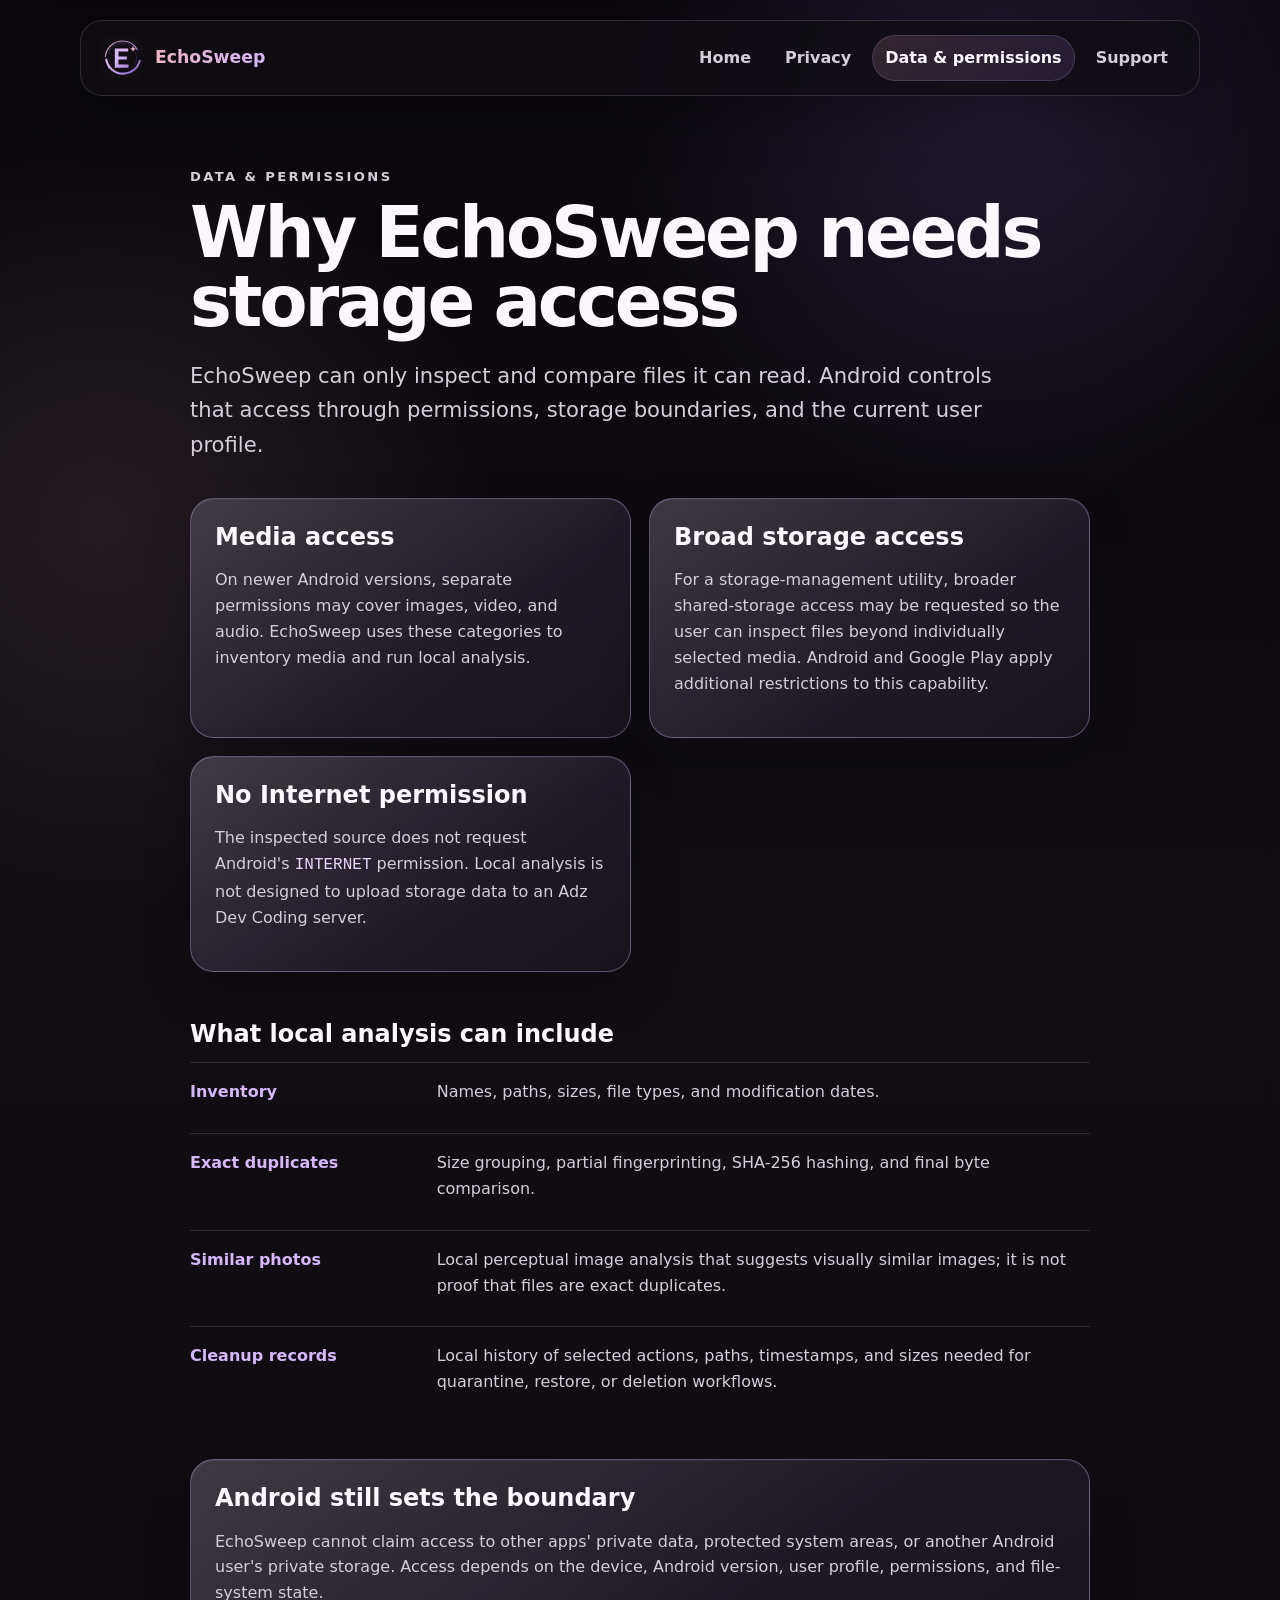
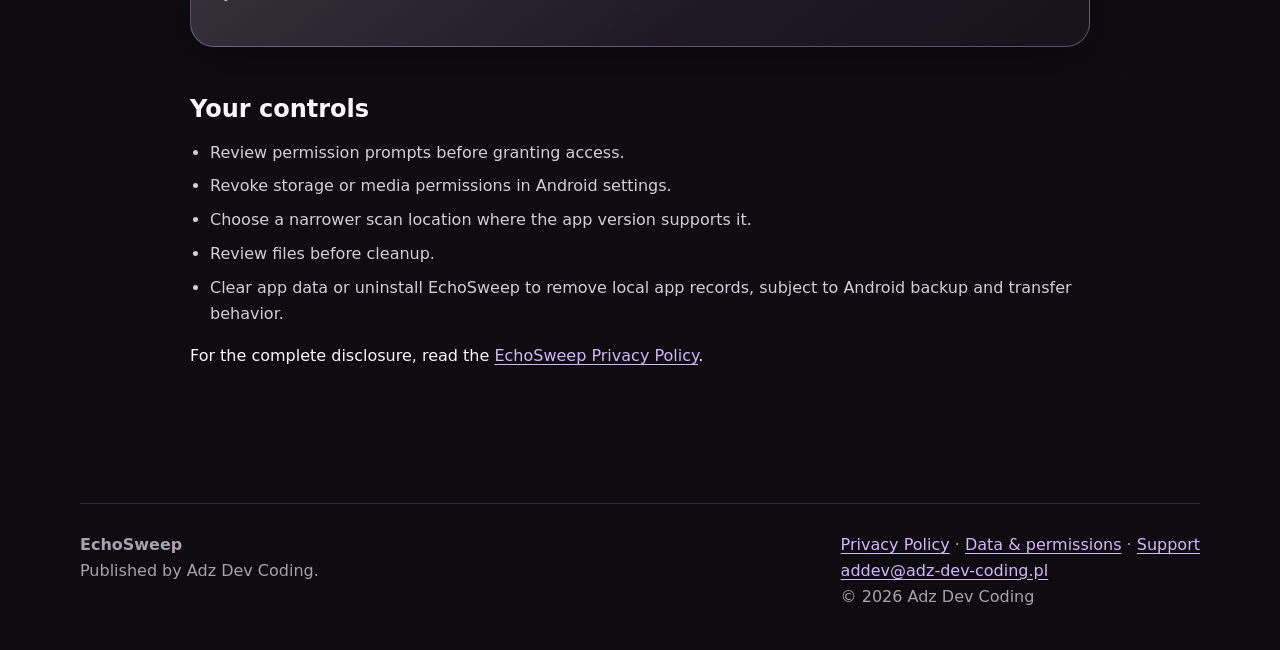
==== data-and-permissions/index.html @ da899872 "feat: add public EchoSweep privacy and support website" ====
<!doctype html>
<html lang="en">
<head>
  <meta charset="utf-8">
  <meta name="viewport" content="width=device-width, initial-scale=1">
  <title>EchoSweep Data &amp; Permissions · Adz Dev Coding</title>
  <meta name="description" content="A clear explanation of the device data and Android permissions EchoSweep may use.">
  <meta name="theme-color" content="#100d13">
  <meta property="og:title" content="EchoSweep Data &amp; Permissions">
  <meta property="og:description" content="How EchoSweep uses Android storage and media access for local inspection and cleanup.">
  <meta property="og:type" content="article">
  <meta property="og:url" content="https://echosweep.pl/data-and-permissions/">
  <link rel="canonical" href="https://echosweep.pl/data-and-permissions/">
  <link rel="icon" href="../assets/echosweep-mark.svg" type="image/svg+xml">
  <link rel="stylesheet" href="../styles.css">
</head>
<body>
  <a class="skip-link" href="#main">Skip to content</a>
  <div class="site-shell">
    <header class="site-header">
      <a class="brand" href="../" aria-label="EchoSweep home">
        <img src="../assets/echosweep-mark.svg" alt="" width="44" height="44">
        <span>EchoSweep</span>
      </a>
      <nav class="nav" aria-label="Main navigation">
        <a href="../">Home</a>
        <a href="../privacy/">Privacy</a>
        <a aria-current="page" href="../data-and-permissions/">Data &amp; permissions</a>
        <a href="../support/">Support</a>
      </nav>
    </header>

    <main id="main" class="page">
      <p class="eyebrow">Data &amp; permissions</p>
      <h1>Why EchoSweep needs storage access</h1>
      <p class="lead">EchoSweep can only inspect and compare files it can read. Android controls that access through permissions, storage boundaries, and the current user profile.</p>

      <div class="card-grid compact-grid">
        <article class="card">
          <h2>Media access</h2>
          <p>On newer Android versions, separate permissions may cover images, video, and audio. EchoSweep uses these categories to inventory media and run local analysis.</p>
        </article>
        <article class="card">
          <h2>Broad storage access</h2>
          <p>For a storage-management utility, broader shared-storage access may be requested so the user can inspect files beyond individually selected media. Android and Google Play apply additional restrictions to this capability.</p>
        </article>
        <article class="card">
          <h2>No Internet permission</h2>
          <p>The inspected source does not request Android's <code>INTERNET</code> permission. Local analysis is not designed to upload storage data to an Adz Dev Coding server.</p>
        </article>
      </div>

      <section class="section">
        <h2>What local analysis can include</h2>
        <dl class="details-list">
          <div><dt>Inventory</dt><dd>Names, paths, sizes, file types, and modification dates.</dd></div>
          <div><dt>Exact duplicates</dt><dd>Size grouping, partial fingerprinting, SHA-256 hashing, and final byte comparison.</dd></div>
          <div><dt>Similar photos</dt><dd>Local perceptual image analysis that suggests visually similar images; it is not proof that files are exact duplicates.</dd></div>
          <div><dt>Cleanup records</dt><dd>Local history of selected actions, paths, timestamps, and sizes needed for quarantine, restore, or deletion workflows.</dd></div>
        </dl>
      </section>

      <section class="notice">
        <h2>Android still sets the boundary</h2>
        <p>EchoSweep cannot claim access to other apps' private data, protected system areas, or another Android user's private storage. Access depends on the device, Android version, user profile, permissions, and file-system state.</p>
      </section>

      <section class="section">
        <h2>Your controls</h2>
        <ul class="plain-list">
          <li>Review permission prompts before granting access.</li>
          <li>Revoke storage or media permissions in Android settings.</li>
          <li>Choose a narrower scan location where the app version supports it.</li>
          <li>Review files before cleanup.</li>
          <li>Clear app data or uninstall EchoSweep to remove local app records, subject to Android backup and transfer behavior.</li>
        </ul>
        <p>For the complete disclosure, read the <a href="../privacy/">EchoSweep Privacy Policy</a>.</p>
      </section>
    </main>

    <footer class="footer">
      <div><strong>EchoSweep</strong><br>Published by Adz Dev Coding.</div>
      <div>
        <a href="../privacy/">Privacy Policy</a> ·
        <a href="../data-and-permissions/">Data &amp; permissions</a> ·
        <a href="../support/">Support</a><br>
        <a href="mailto:addev@adz-dev-coding.pl">addev@adz-dev-coding.pl</a><br>
        © 2026 Adz Dev Coding
      </div>
    </footer>
  </div>
</body>
</html>
---- styles.css ----
@import url("base.css");
@import url("components.css");
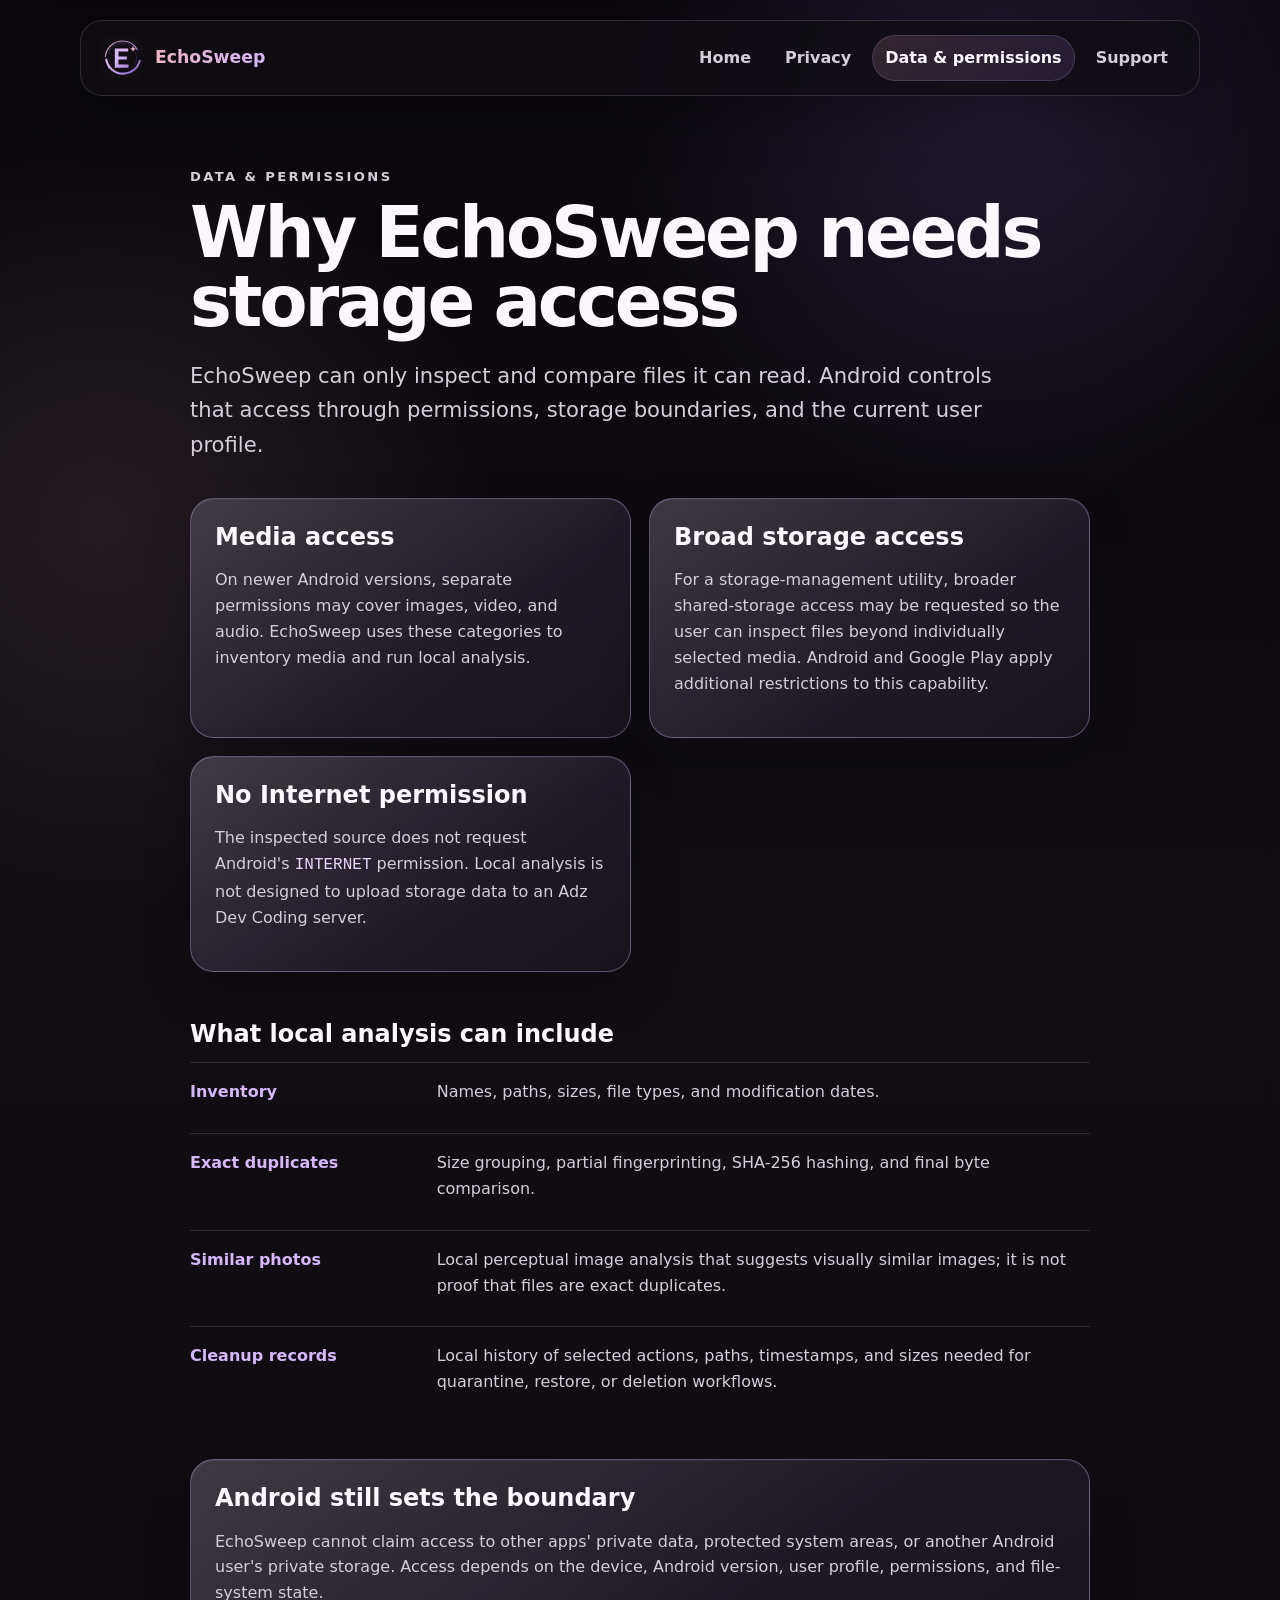
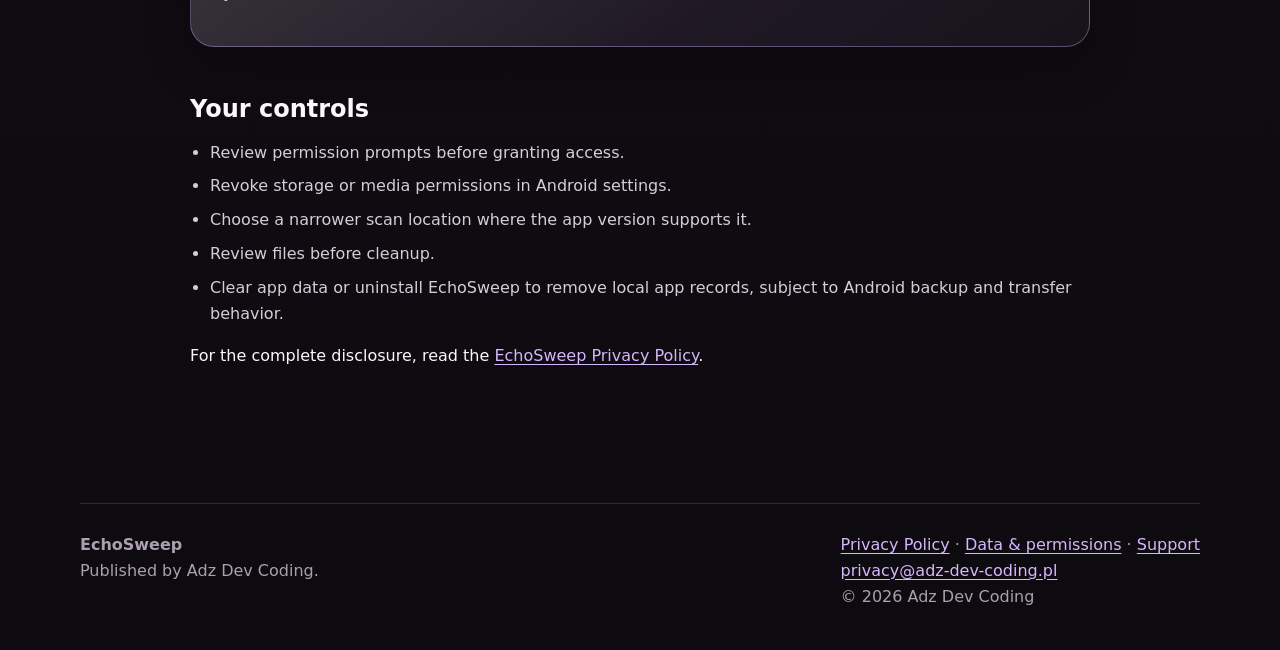
==== commit 15cff2ab: "site: update contact email" ====
--- a/data-and-permissions/index.html
+++ b/data-and-permissions/index.html
@@ -84,7 +84,7 @@
         <a href="../privacy/">Privacy Policy</a> ·
         <a href="../data-and-permissions/">Data &amp; permissions</a> ·
         <a href="../support/">Support</a><br>
-        <a href="mailto:addev@adz-dev-coding.pl">addev@adz-dev-coding.pl</a><br>
+        <a href="mailto:privacy@adz-dev-coding.pl">privacy@adz-dev-coding.pl</a><br>
         © 2026 Adz Dev Coding
       </div>
     </footer>
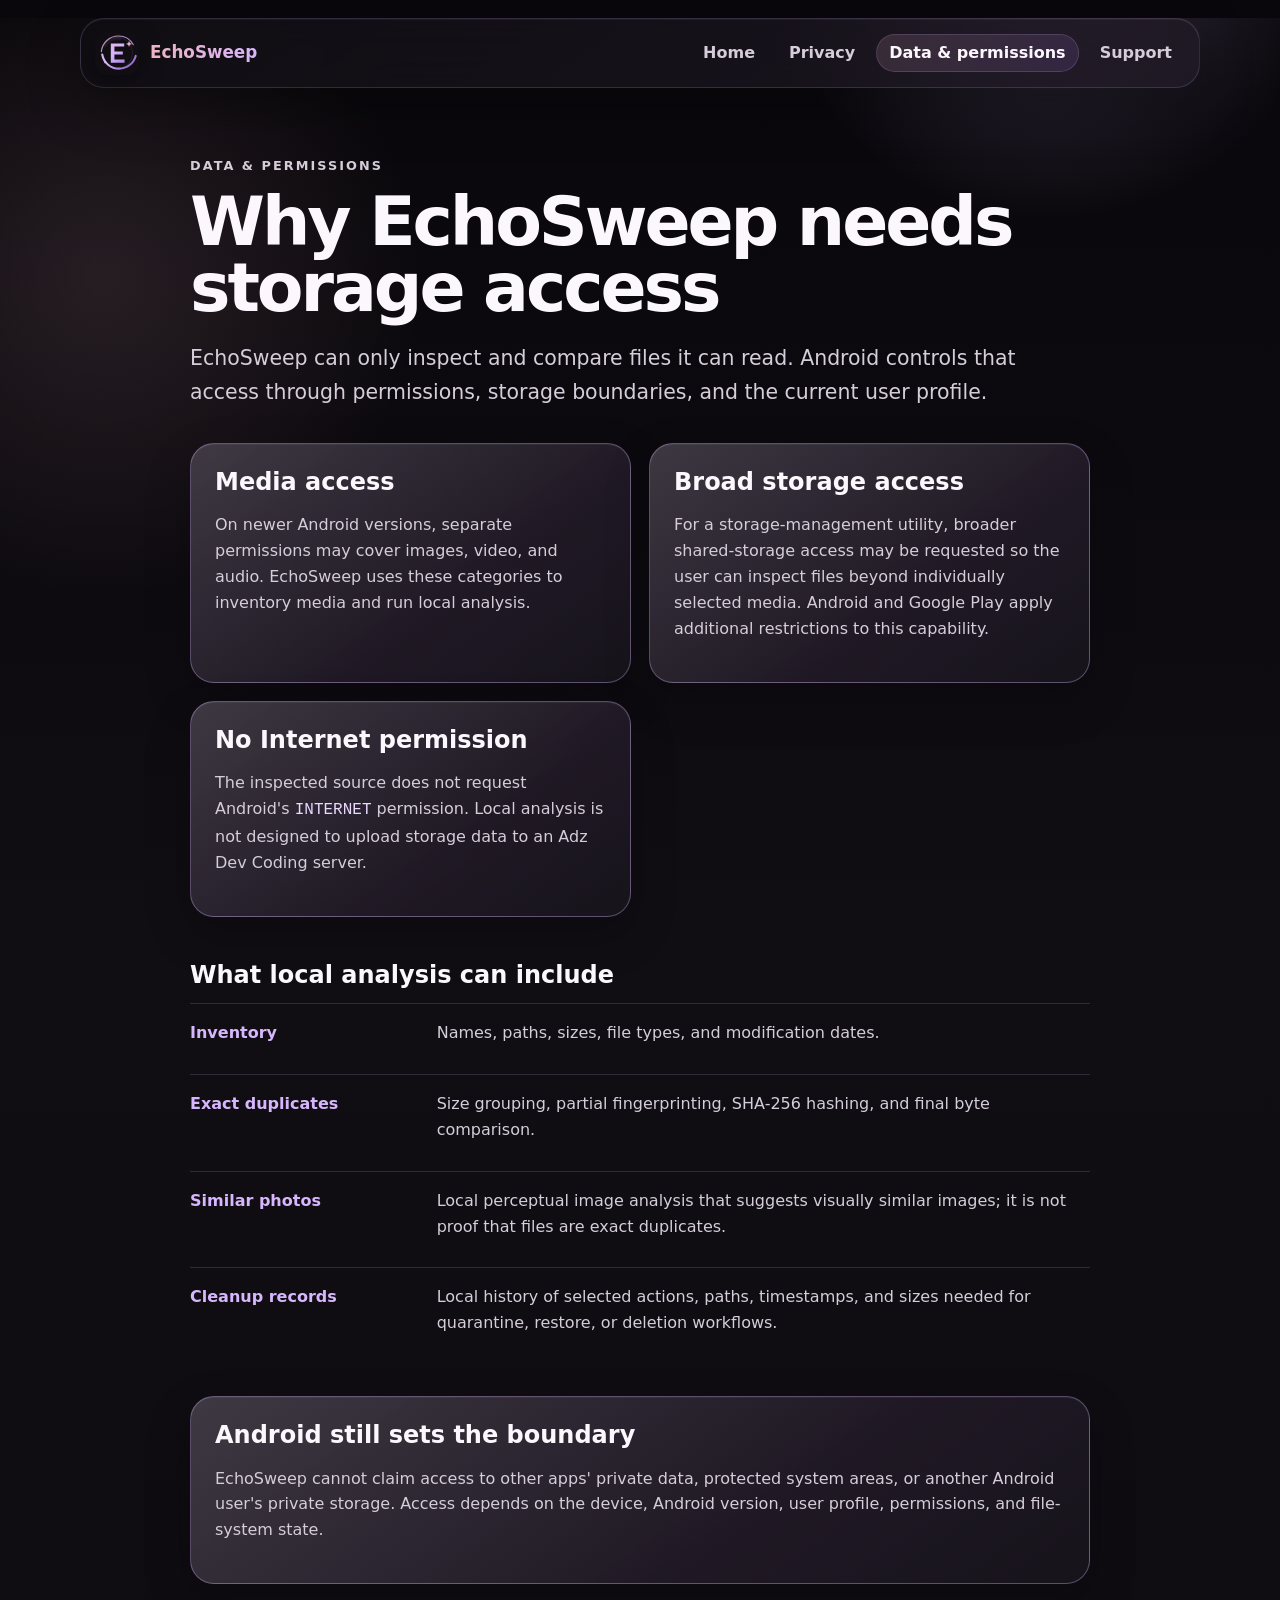
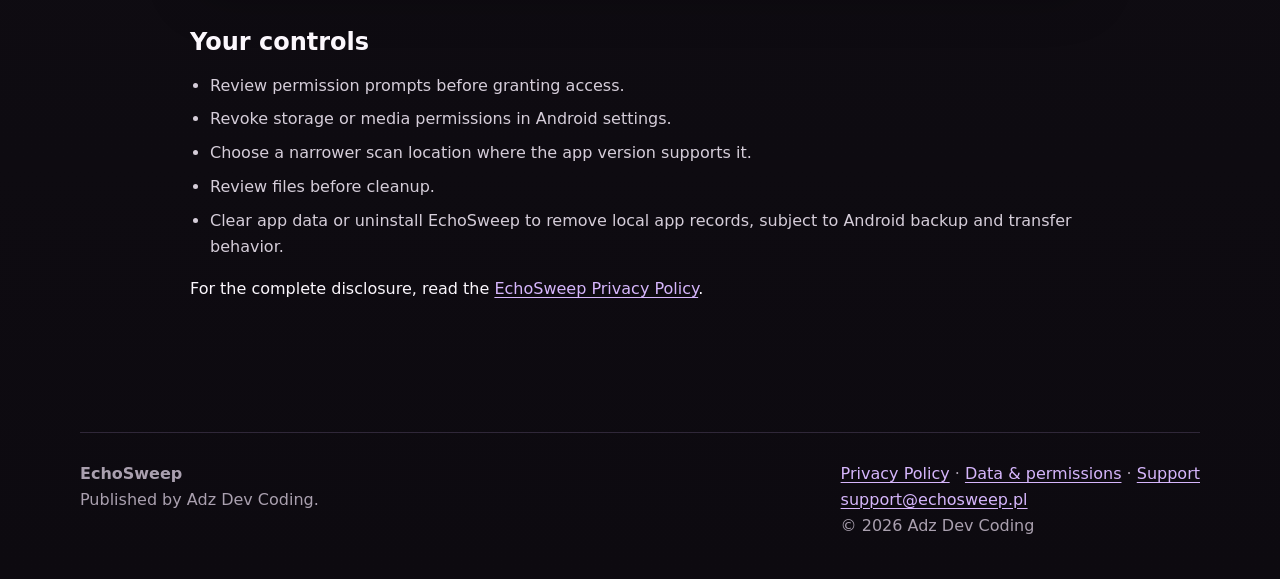
==== commit 8dfd77cd: "site: update data page support footer" ====
--- a/data-and-permissions/index.html
+++ b/data-and-permissions/index.html
@@ -84,7 +84,7 @@
         <a href="../privacy/">Privacy Policy</a> ·
         <a href="../data-and-permissions/">Data &amp; permissions</a> ·
         <a href="../support/">Support</a><br>
-        <a href="mailto:privacy@adz-dev-coding.pl">privacy@adz-dev-coding.pl</a><br>
+        <a href="mailto:support@echosweep.pl">support@echosweep.pl</a><br>
         © 2026 Adz Dev Coding
       </div>
     </footer>
